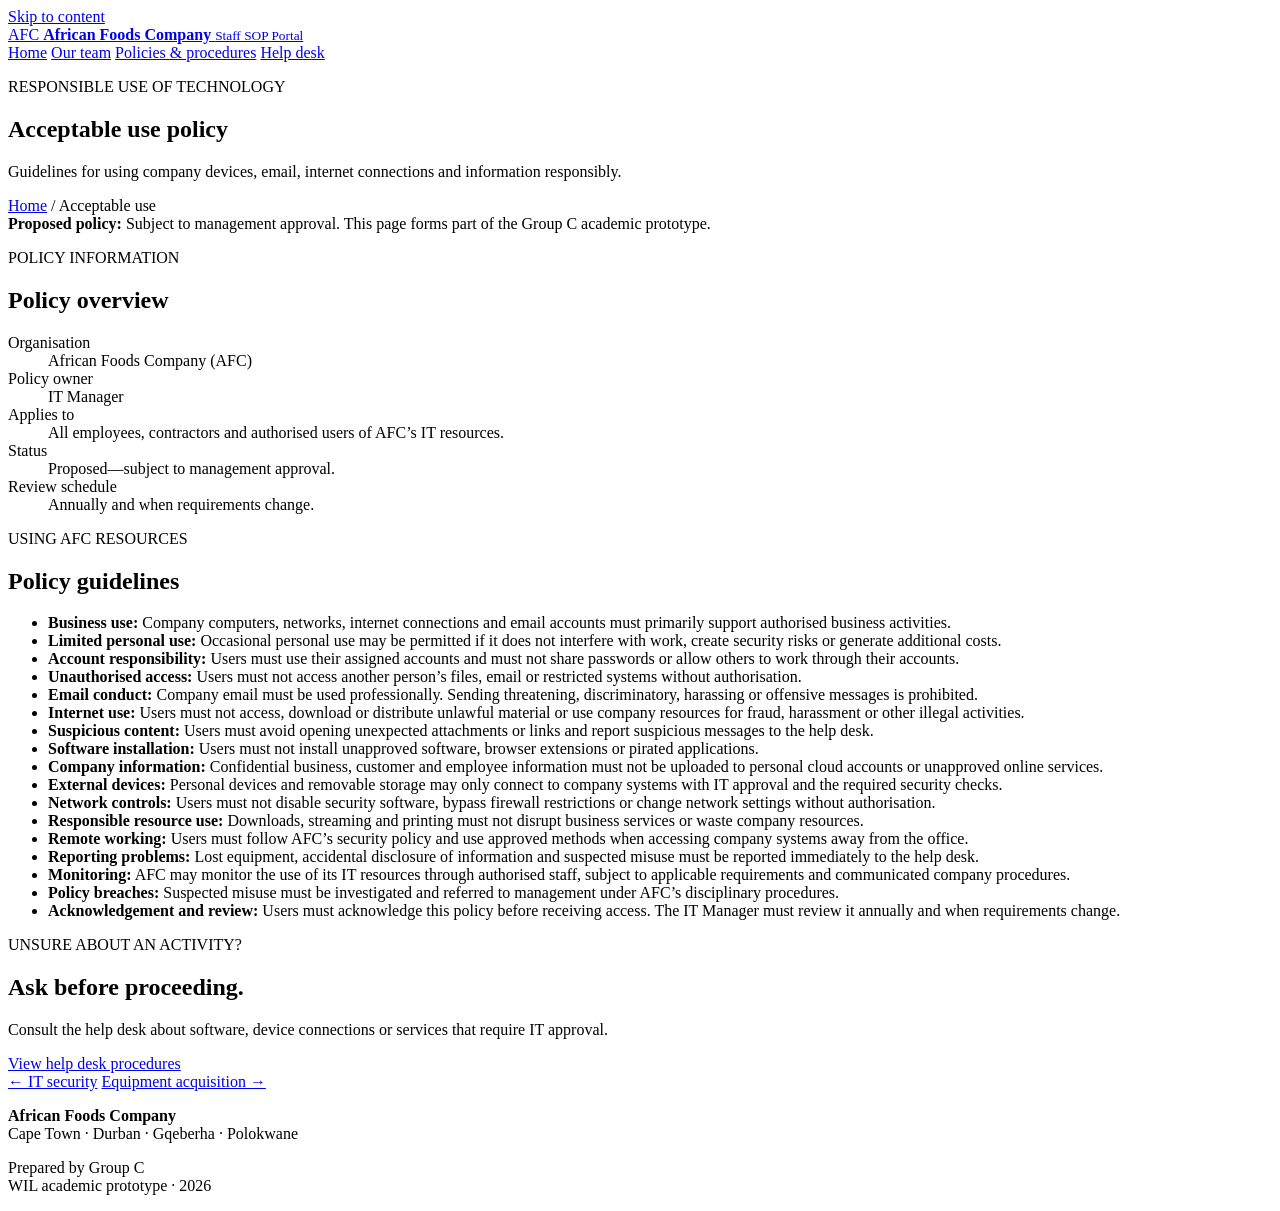
==== AFC SOP WEBSITE/acceptable-use.html @ 6a41cf93 "final commit" ====
<!DOCTYPE html>
<html lang="en">
<head>
  <meta charset="UTF-8">
  <meta name="viewport" content="width=device-width, initial-scale=1.0">
  <meta name="description"
        content="Proposed acceptable use policy for African Foods Company IT resources.">
  <title>Acceptable Use Policy | AFC</title>
  <link rel="stylesheet" href="css/style.css">
</head>

<body>
  <a class="skip-link" href="#main">Skip to content</a>

  <header class="site-header">
    <div class="container header-content">
      <a class="brand" href="index.html">
        <span class="brand-mark">AFC</span>
        <span>
          <strong>African Foods Company</strong>
          <small>Staff SOP Portal</small>
        </span>
      </a>

      <nav aria-label="Main navigation">
        <a href="index.html">Home</a>
        <a href="staff.html">Our team</a>
        <a href="index.html#procedures">Policies &amp; procedures</a>
        <a href="helpdesk.html">Help desk</a>
      </nav>
    </div>
  </header>

  <main id="main">
    <section class="page-banner" aria-labelledby="page-title">
      <div class="container">
        <p class="eyebrow">RESPONSIBLE USE OF TECHNOLOGY</p>
        <h1 id="page-title">Acceptable use policy</h1>
        <p>
          Guidelines for using company devices, email,
          internet connections and information responsibly.
        </p>
      </div>
    </section>

    <div class="container">
      <nav class="breadcrumbs" aria-label="Breadcrumb">
        <a href="index.html">Home</a>
        <span aria-hidden="true"> / </span>
        <span aria-current="page">Acceptable use</span>
      </nav>

      <aside class="notice" aria-label="Policy status">
        <strong>Proposed policy:</strong>
        Subject to management approval. This page forms part
        of the Group C academic prototype.
      </aside>

      <section class="content-panel" aria-labelledby="overview-title">
        <p class="eyebrow">POLICY INFORMATION</p>
        <h2 id="overview-title">Policy overview</h2>

        <dl class="policy-details">
          <div>
            <dt>Organisation</dt>
            <dd>African Foods Company (AFC)</dd>
          </div>
          <div>
            <dt>Policy owner</dt>
            <dd>IT Manager</dd>
          </div>
          <div>
            <dt>Applies to</dt>
            <dd>
              All employees, contractors and authorised users
              of AFC’s IT resources.
            </dd>
          </div>
          <div>
            <dt>Status</dt>
            <dd>Proposed—subject to management approval.</dd>
          </div>
          <div>
            <dt>Review schedule</dt>
            <dd>Annually and when requirements change.</dd>
          </div>
        </dl>
      </section>

      <section class="content-panel" aria-labelledby="rules-title">
        <p class="eyebrow">USING AFC RESOURCES</p>
        <h2 id="rules-title">Policy guidelines</h2>

        <ul class="policy-list">
          <li>
            <strong>Business use:</strong>
            Company computers, networks, internet connections and
            email accounts must primarily support authorised
            business activities.
          </li>

          <li>
            <strong>Limited personal use:</strong>
            Occasional personal use may be permitted if it does
            not interfere with work, create security risks or
            generate additional costs.
          </li>

          <li>
            <strong>Account responsibility:</strong>
            Users must use their assigned accounts and must not
            share passwords or allow others to work through
            their accounts.
          </li>

          <li>
            <strong>Unauthorised access:</strong>
            Users must not access another person’s files, email
            or restricted systems without authorisation.
          </li>

          <li>
            <strong>Email conduct:</strong>
            Company email must be used professionally.
            Sending threatening, discriminatory, harassing or
            offensive messages is prohibited.
          </li>

          <li>
            <strong>Internet use:</strong>
            Users must not access, download or distribute unlawful
            material or use company resources for fraud, harassment
            or other illegal activities.
          </li>

          <li>
            <strong>Suspicious content:</strong>
            Users must avoid opening unexpected attachments or
            links and report suspicious messages to the help desk.
          </li>

          <li>
            <strong>Software installation:</strong>
            Users must not install unapproved software,
            browser extensions or pirated applications.
          </li>

          <li>
            <strong>Company information:</strong>
            Confidential business, customer and employee information
            must not be uploaded to personal cloud accounts or
            unapproved online services.
          </li>

          <li>
            <strong>External devices:</strong>
            Personal devices and removable storage may only connect
            to company systems with IT approval and the required
            security checks.
          </li>

          <li>
            <strong>Network controls:</strong>
            Users must not disable security software, bypass firewall
            restrictions or change network settings without authorisation.
          </li>

          <li>
            <strong>Responsible resource use:</strong>
            Downloads, streaming and printing must not disrupt
            business services or waste company resources.
          </li>

          <li>
            <strong>Remote working:</strong>
            Users must follow AFC’s security policy and use approved
            methods when accessing company systems away from the office.
          </li>

          <li>
            <strong>Reporting problems:</strong>
            Lost equipment, accidental disclosure of information
            and suspected misuse must be reported immediately
            to the help desk.
          </li>

          <li>
            <strong>Monitoring:</strong>
            AFC may monitor the use of its IT resources through
            authorised staff, subject to applicable requirements
            and communicated company procedures.
          </li>

          <li>
            <strong>Policy breaches:</strong>
            Suspected misuse must be investigated and referred to
            management under AFC’s disciplinary procedures.
          </li>

          <li>
            <strong>Acknowledgement and review:</strong>
            Users must acknowledge this policy before receiving access.
            The IT Manager must review it annually and when
            requirements change.
          </li>
        </ul>
      </section>

      <section class="support-panel" aria-labelledby="support-title">
        <div>
          <p class="eyebrow">UNSURE ABOUT AN ACTIVITY?</p>
          <h2>Ask before proceeding.</h2>
          <p>
            Consult the help desk about software, device connections
            or services that require IT approval.
          </p>
        </div>

        <a class="button button-dark" href="helpdesk.html">
          View help desk procedures
        </a>
      </section>

      <nav class="page-links" aria-label="Related pages">
        <a href="security.html">&larr; IT security</a>
        <a href="acquisition.html">Equipment acquisition &rarr;</a>
      </nav>
    </div>
  </main>

  <footer class="site-footer">
    <div class="container footer-content">
      <p>
        <strong>African Foods Company</strong><br>
        Cape Town · Durban · Gqeberha · Polokwane
      </p>
      <p>
        Prepared by Group C<br>
        WIL academic prototype · 2026
      </p>
    </div>
  </footer>
</body>
</html>
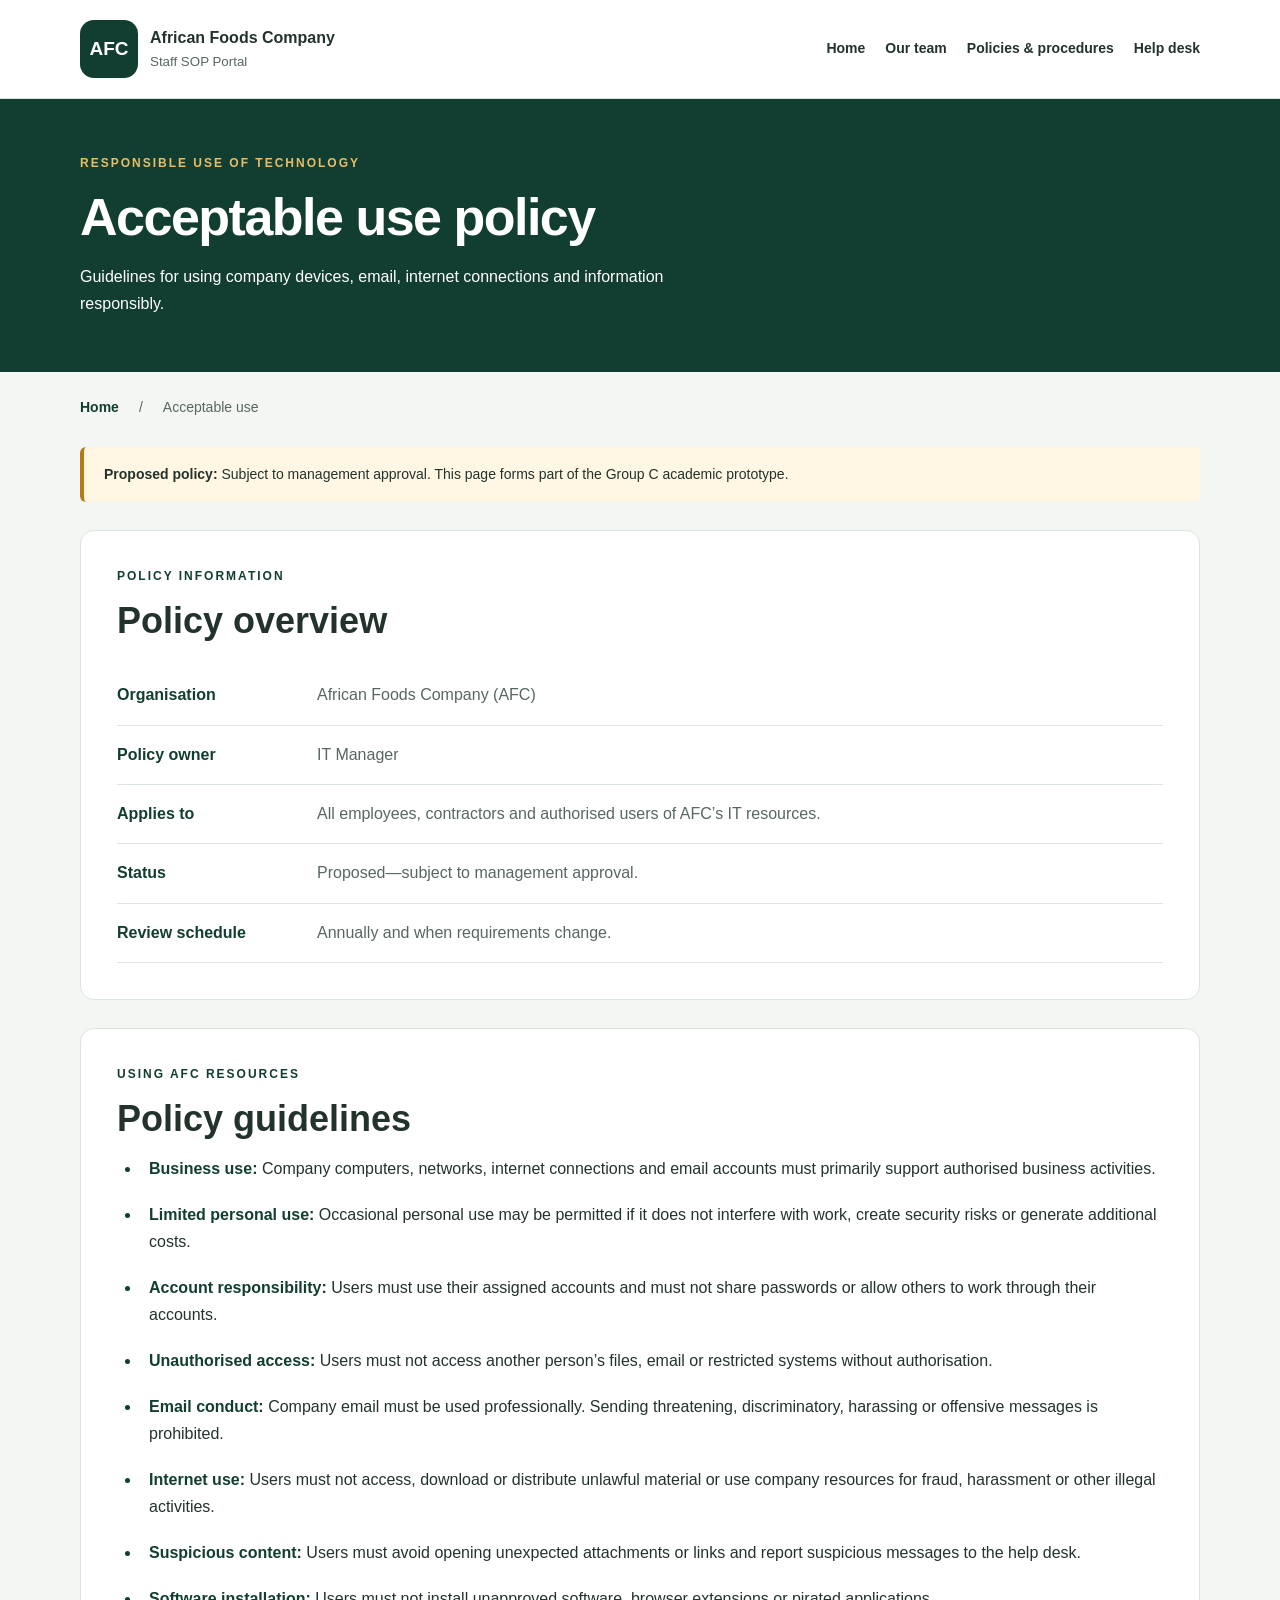
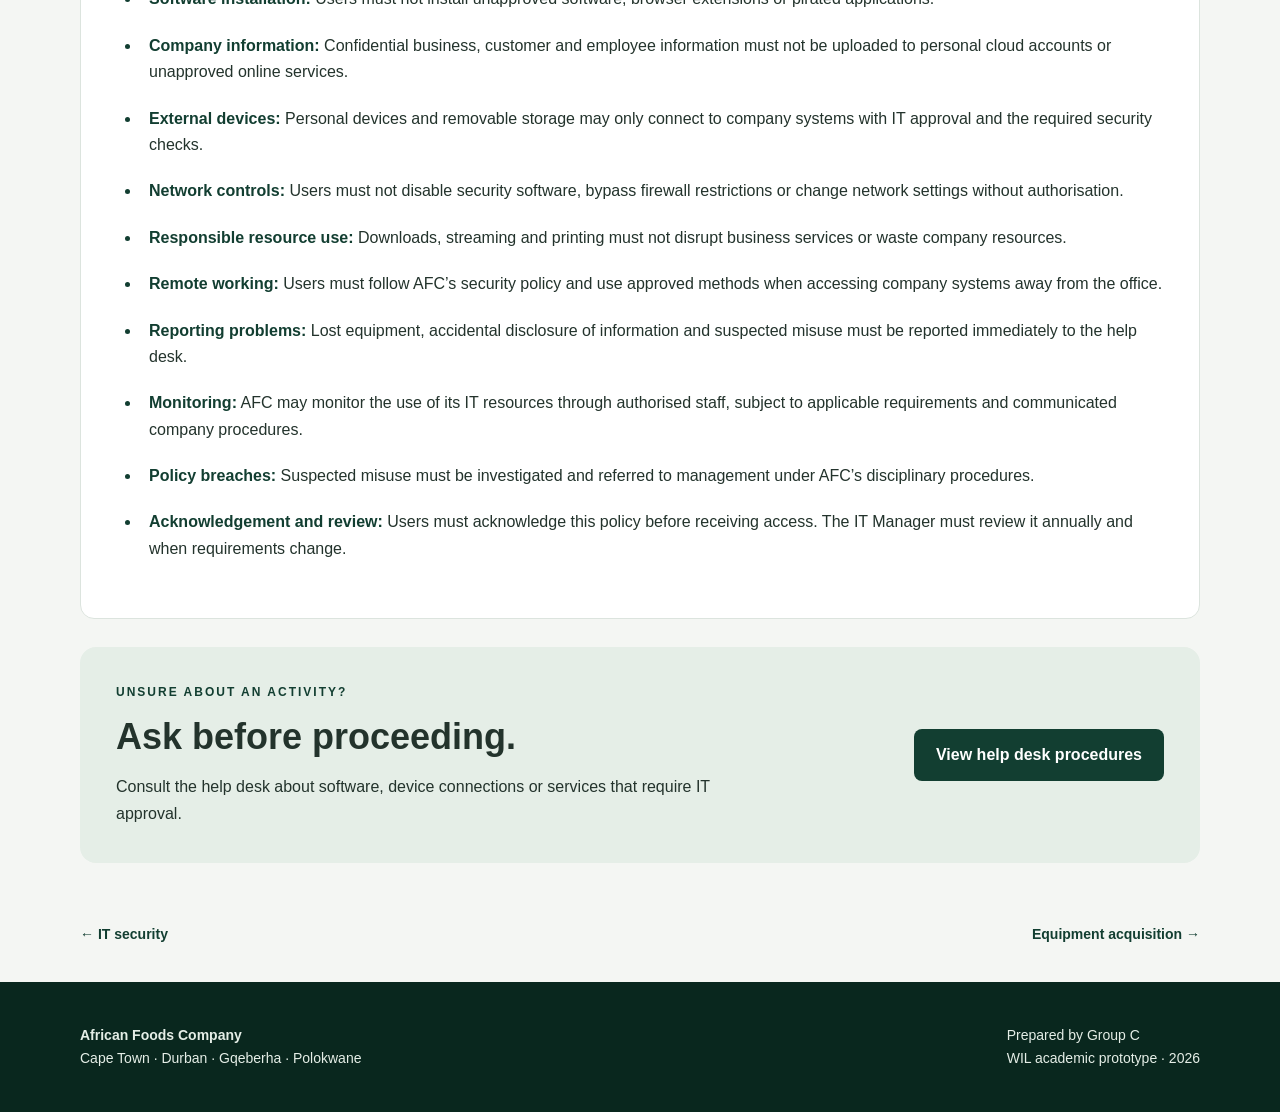
==== commit 003c52b1: "Replace HTML entities with actual characters" ====
--- a/AFC SOP WEBSITE/acceptable-use.html
+++ b/AFC SOP WEBSITE/acceptable-use.html
@@ -6,7 +6,7 @@
   <meta name="description"
         content="Proposed acceptable use policy for African Foods Company IT resources.">
   <title>Acceptable Use Policy | AFC</title>
-  <link rel="stylesheet" href="css/style.css">
+  <link rel="stylesheet" href="style.css">
 </head>
 
 <body>
@@ -241,4 +241,4 @@
     </div>
   </footer>
 </body>
-</html>+</html>
--- a/AFC SOP WEBSITE/style.css
+++ b/AFC SOP WEBSITE/style.css
@@ -0,0 +1,561 @@
+:root {
+  --green: #123e31;
+  --green-dark: #09271e;
+  --gold: #e8bd67;
+  --background: #f4f6f3;
+  --text: #23332c;
+  --muted: #58675f;
+  --border: #dce4de;
+}
+
+* {
+  box-sizing: border-box;
+}
+
+html {
+  scroll-behavior: smooth;
+}
+
+body {
+  margin: 0;
+  font-family: Arial, Helvetica, sans-serif;
+  color: var(--text);
+  background: var(--background);
+  line-height: 1.65;
+}
+
+a {
+  color: inherit;
+}
+
+.container {
+  width: min(1120px, 90%);
+  margin-inline: auto;
+}
+
+.skip-link {
+  position: absolute;
+  top: -100px;
+  left: 12px;
+  padding: 12px;
+  background: white;
+  z-index: 10;
+}
+
+.skip-link:focus {
+  top: 12px;
+}
+
+a:focus-visible {
+  outline: 3px solid #b77916;
+  outline-offset: 5px;
+}
+
+.site-header {
+  background: white;
+  border-bottom: 1px solid var(--border);
+}
+
+.header-content {
+  display: flex;
+  align-items: center;
+  justify-content: space-between;
+  gap: 24px;
+  padding-block: 20px;
+}
+
+.brand {
+  display: flex;
+  align-items: center;
+  gap: 12px;
+  text-decoration: none;
+}
+
+.brand-mark {
+  display: grid;
+  place-items: center;
+  width: 58px;
+  height: 58px;
+  border-radius: 14px;
+  background: var(--green);
+  color: white;
+  font-weight: bold;
+  font-size: 19px;
+}
+
+.brand strong,
+.brand small {
+  display: block;
+}
+
+.brand small {
+  color: var(--muted);
+}
+
+nav {
+  display: flex;
+  flex-wrap: wrap;
+  gap: 20px;
+}
+
+nav a {
+  font-size: 14px;
+  font-weight: bold;
+  text-decoration: none;
+}
+
+nav a:hover,
+nav a[aria-current="page"] {
+  color: var(--green);
+  text-decoration: underline;
+  text-underline-offset: 6px;
+}
+
+.hero {
+  padding-block: 90px;
+  color: white;
+  background-color: var(--green-dark);
+  background-image:
+    linear-gradient(90deg, rgba(9, 39, 30, .94),
+      rgba(9, 39, 30, .65)),
+    url("../images/afc-hero.jpg");
+  background-size: cover;
+  background-position: center;
+}
+
+.eyebrow {
+  margin: 0 0 12px;
+  font-size: 12px;
+  font-weight: bold;
+  letter-spacing: 2px;
+  color: var(--green);
+}
+
+.hero .eyebrow {
+  color: var(--gold);
+}
+
+h1,
+h2,
+h3 {
+  line-height: 1.2;
+}
+
+h1 {
+  max-width: 760px;
+  margin: 0 0 24px;
+  font-size: clamp(36px, 5vw, 64px);
+  letter-spacing: -1.5px;
+}
+
+h2 {
+  margin: 0 0 16px;
+  font-size: clamp(27px, 3vw, 36px);
+}
+
+h3 {
+  margin: 18px 0 12px;
+  font-size: 22px;
+}
+
+.hero-description {
+  max-width: 560px;
+  margin-bottom: 30px;
+  color: #edf3ef;
+  font-size: 18px;
+}
+
+.button {
+  display: inline-block;
+  padding: 13px 22px;
+  border-radius: 8px;
+  background: var(--gold);
+  color: var(--green-dark);
+  font-weight: bold;
+  text-align: center;
+  text-decoration: none;
+}
+
+.button:hover {
+  filter: brightness(.95);
+}
+
+.notice {
+  margin-top: 28px;
+  padding: 16px 20px;
+  border-left: 4px solid #b77916;
+  border-radius: 6px;
+  background: #fff6e4;
+  font-size: 14px;
+}
+
+.section {
+  padding-block: 60px;
+  scroll-margin-top: 24px;
+}
+
+.section-intro {
+  max-width: 650px;
+  margin-bottom: 30px;
+  color: var(--muted);
+}
+
+.card-grid {
+  display: grid;
+  grid-template-columns: repeat(3, 1fr);
+  gap: 22px;
+}
+
+.card {
+  display: flex;
+  flex-direction: column;
+  padding: 28px;
+  border: 1px solid var(--border);
+  border-radius: 14px;
+  background: white;
+  text-decoration: none;
+  transition: transform .2s ease, box-shadow .2s ease;
+}
+
+.card:hover {
+  transform: translateY(-4px);
+  box-shadow: 0 12px 28px rgba(18, 62, 49, .1);
+}
+
+.card-number {
+  color: var(--green);
+  font-size: 13px;
+  font-weight: bold;
+  letter-spacing: 2px;
+}
+
+.card p {
+  margin: 0 0 24px;
+  color: var(--muted);
+}
+
+.card-link {
+  margin-top: auto;
+  color: var(--green);
+  font-weight: bold;
+  font-size: 14px;
+}
+
+.support-panel {
+  display: flex;
+  align-items: center;
+  justify-content: space-between;
+  gap: 30px;
+  padding: 36px;
+  margin-bottom: 60px;
+  border-radius: 16px;
+  background: #e5eee7;
+}
+
+.support-panel p:last-child {
+  margin-bottom: 0;
+  max-width: 600px;
+}
+
+.button-dark {
+  flex-shrink: 0;
+  background: var(--green);
+  color: white;
+}
+
+.site-footer {
+  padding-block: 28px;
+  background: var(--green-dark);
+  color: #e5eee7;
+  font-size: 14px;
+}
+
+.footer-content {
+  display: flex;
+  justify-content: space-between;
+  gap: 24px;
+}
+
+@media (max-width: 900px) {
+  .header-content {
+    align-items: flex-start;
+    flex-direction: column;
+  }
+
+  .card-grid {
+    grid-template-columns: repeat(2, 1fr);
+  }
+
+  .support-panel {
+    align-items: flex-start;
+    flex-direction: column;
+  }
+}
+
+@media (max-width: 600px) {
+  .hero {
+    padding-block: 60px;
+  }
+
+  .card-grid {
+    grid-template-columns: 1fr;
+  }
+
+  nav {
+    gap: 12px 18px;
+  }
+
+  .support-panel {
+    padding: 24px;
+  }
+
+  .footer-content {
+    flex-direction: column;
+    gap: 0;
+  }
+}
+
+@media (prefers-reduced-motion: reduce) {
+  html {
+    scroll-behavior: auto;
+  }
+
+  .card {
+    transition: none;
+  }
+
+  .card:hover {
+    transform: none;
+  }
+}
+.page-banner {
+  padding-block: 55px;
+  background: var(--green);
+  color: white;
+}
+
+.page-banner .eyebrow {
+  color: var(--gold);
+}
+
+.page-banner h1 {
+  font-size: clamp(36px, 5vw, 52px);
+  margin-bottom: 16px;
+}
+
+.page-banner p:last-child {
+  max-width: 640px;
+  margin-bottom: 0;
+}
+
+.breadcrumbs {
+  padding-top: 24px;
+  color: var(--muted);
+  font-size: 14px;
+}
+
+.breadcrumbs a {
+  color: var(--green);
+}
+
+.content-panel {
+  margin-block: 28px;
+  padding: 36px;
+  background: white;
+  border: 1px solid var(--border);
+  border-radius: 14px;
+}
+
+.org-chart {
+  display: flex;
+  flex-direction: column;
+  align-items: center;
+  margin-block: 32px;
+}
+
+.org-role {
+  width: 100%;
+  padding: 20px;
+  border: 1px solid var(--border);
+  border-radius: 10px;
+  background: var(--background);
+  text-align: center;
+}
+
+.org-role strong,
+.org-role span {
+  display: block;
+}
+
+.org-role span {
+  margin-top: 6px;
+  color: var(--muted);
+  font-size: 13px;
+}
+
+.org-executive,
+.org-manager {
+  max-width: 340px;
+}
+
+.org-executive {
+  background: var(--green);
+  color: white;
+  border-color: var(--green);
+}
+
+.org-executive span {
+  color: #e5eee7;
+}
+
+.org-manager {
+  background: #fff6e4;
+  border-color: var(--gold);
+}
+
+.org-connector {
+  width: 2px;
+  height: 28px;
+  background: #789386;
+}
+
+.org-team {
+  display: grid;
+  grid-template-columns: repeat(3, 1fr);
+  gap: 18px;
+  width: 100%;
+}
+
+.liaison-note {
+  padding: 20px;
+  background: #e5eee7;
+  border-radius: 10px;
+}
+
+.liaison-note p {
+  margin: 8px 0 0;
+}
+
+.table-scroll {
+  overflow-x: auto;
+}
+
+.table-scroll:focus-visible {
+  outline: 3px solid #b77916;
+  outline-offset: 4px;
+}
+
+.staff-table {
+  width: 100%;
+  min-width: 650px;
+  border-collapse: collapse;
+  text-align: left;
+}
+
+.staff-table caption {
+  padding-bottom: 14px;
+  text-align: left;
+  color: var(--muted);
+}
+
+.staff-table th,
+.staff-table td {
+  padding: 16px;
+  border-bottom: 1px solid var(--border);
+  vertical-align: top;
+}
+
+.staff-table thead {
+  background: var(--green);
+  color: white;
+}
+
+.staff-table tbody th {
+  width: 23%;
+}
+
+.staff-table tbody tr:nth-child(even) {
+  background: var(--background);
+}
+
+.process-list {
+  padding-left: 24px;
+}
+
+.process-list li {
+  padding-left: 8px;
+  margin-bottom: 18px;
+}
+
+@media (max-width: 700px) {
+  .org-team {
+    grid-template-columns: 1fr;
+  }
+
+  .content-panel {
+    padding: 24px;
+  }
+}
+
+.policy-details {
+  margin: 24px 0 0;
+}
+
+.policy-details > div {
+  display: grid;
+  grid-template-columns: 180px 1fr;
+  gap: 20px;
+  padding-block: 16px;
+  border-bottom: 1px solid var(--border);
+}
+
+.policy-details dt {
+  font-weight: bold;
+  color: var(--green);
+}
+
+.policy-details dd {
+  margin: 0;
+  color: var(--muted);
+}
+
+.policy-list {
+  padding-left: 24px;
+  margin-bottom: 0;
+}
+
+.policy-list li {
+  padding-left: 8px;
+  margin-bottom: 20px;
+}
+
+.policy-list li::marker {
+  color: var(--green);
+}
+
+.policy-list strong {
+  color: var(--green);
+}
+
+.page-links {
+  display: flex;
+  justify-content: space-between;
+  gap: 20px;
+  padding-bottom: 36px;
+}
+
+.page-links a {
+  color: var(--green);
+  font-weight: bold;
+}
+
+@media (max-width: 600px) {
+  .policy-details > div {
+    grid-template-columns: 1fr;
+    gap: 6px;
+  }
+
+  .page-links {
+    flex-direction: column;
+  }
+}
